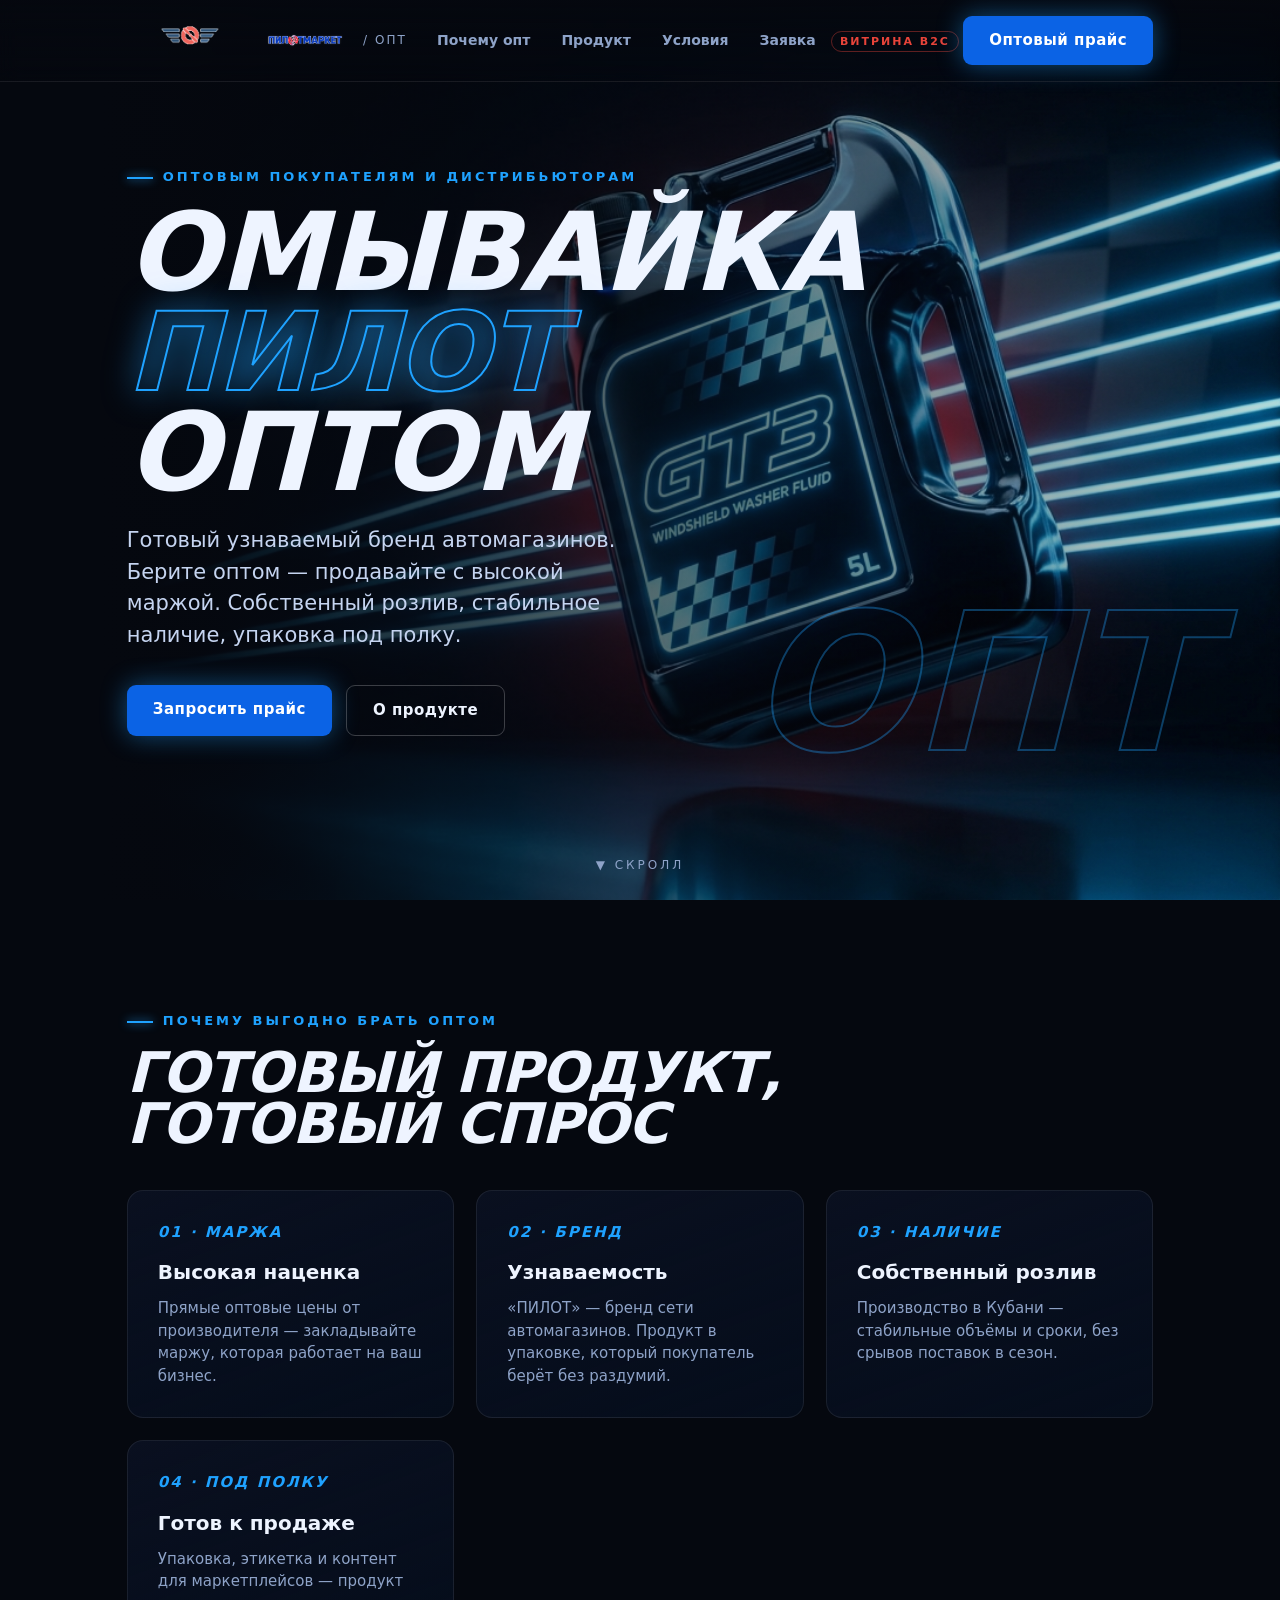
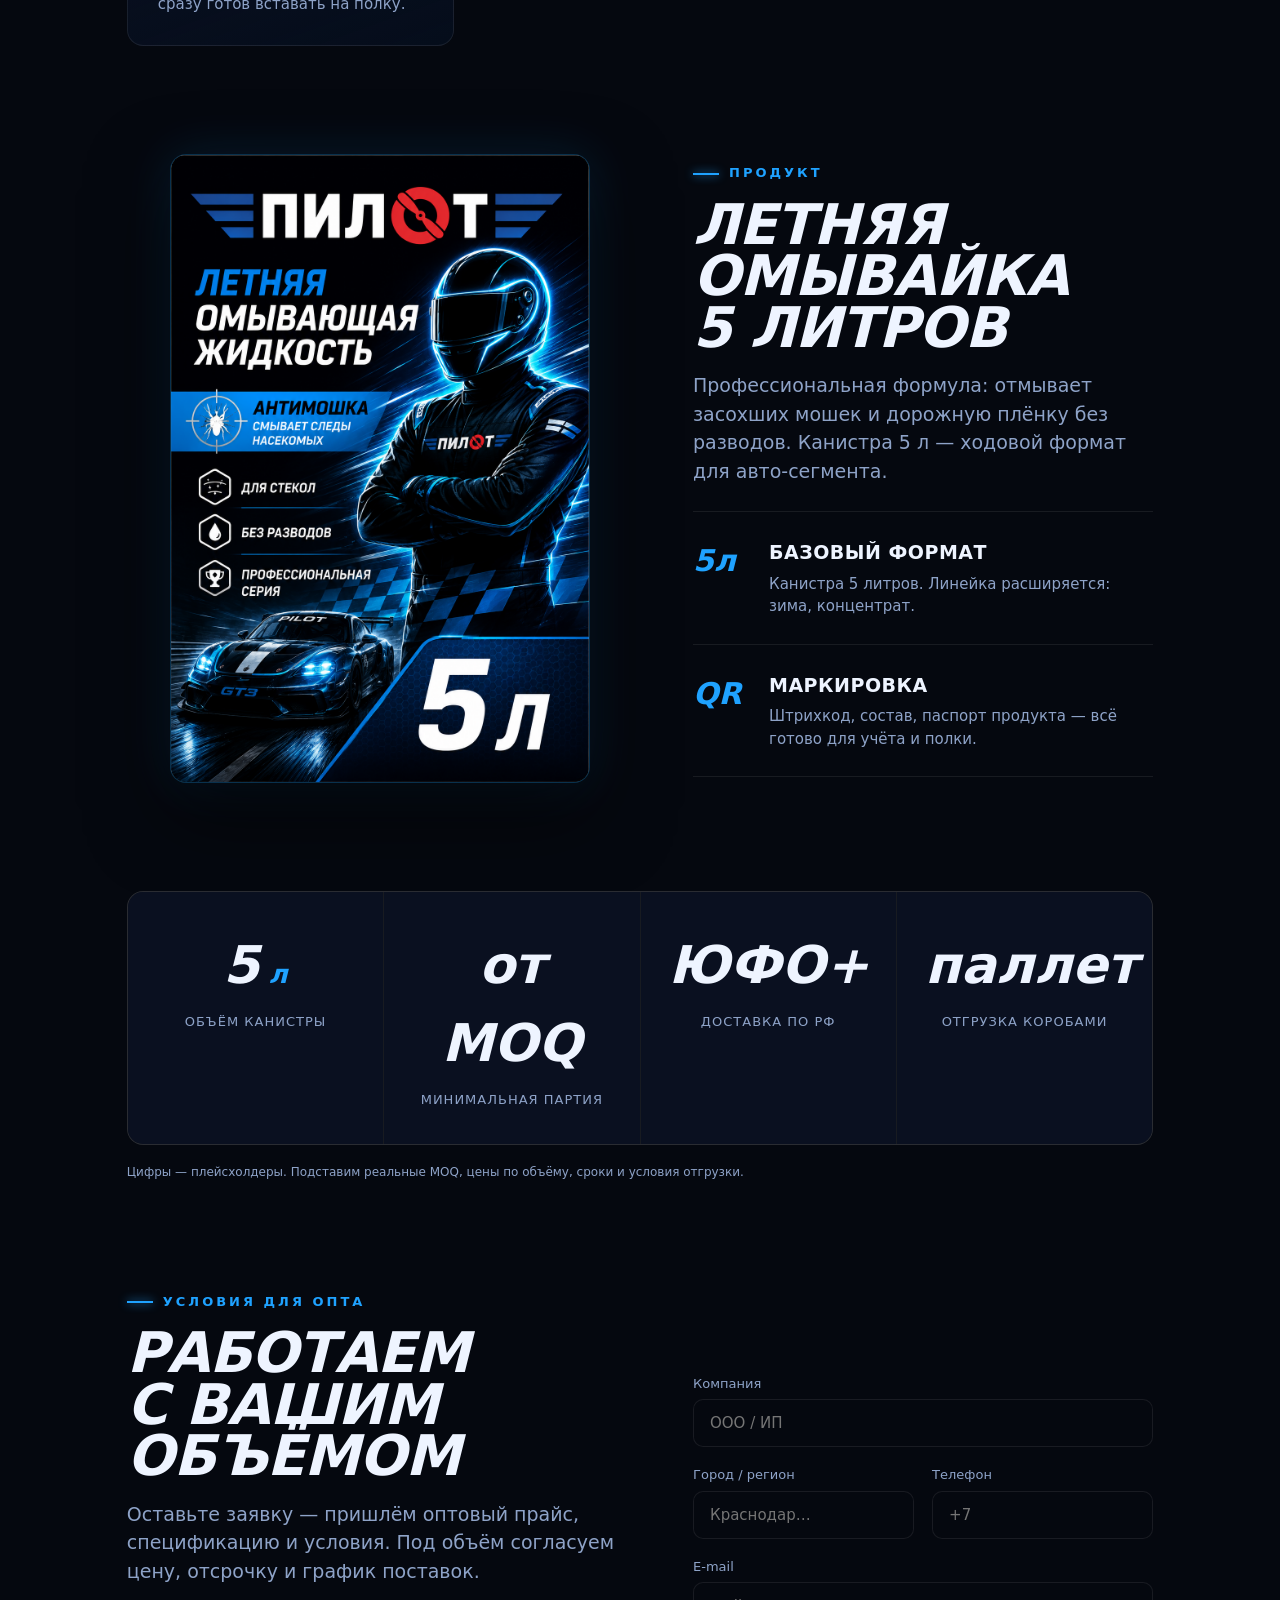
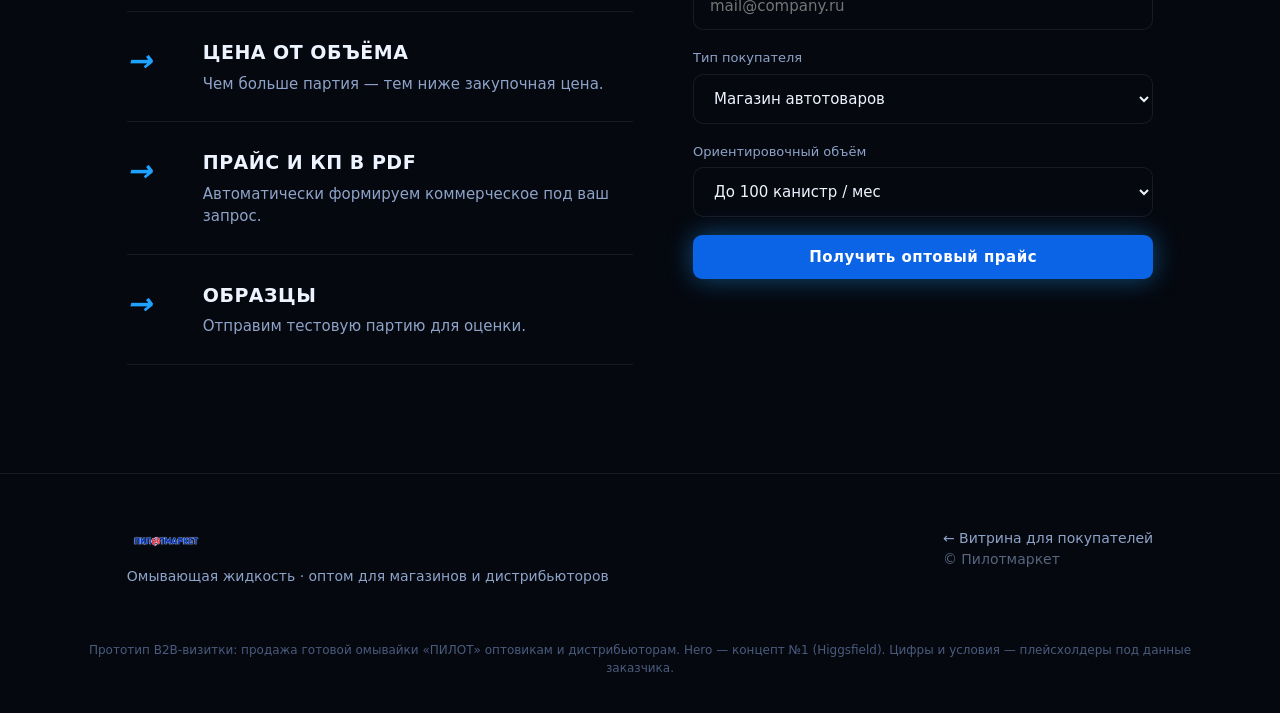
==== b2b.html @ d9ced848 "Лендинги ПИЛОТ: B2C витрина, B2B опт, концепт-4 hero Статические страницы омывайки «ПИЛОТ» в единой " ====
<!DOCTYPE html>
<html lang="ru">
<head>
<meta charset="UTF-8" />
<meta name="viewport" content="width=device-width, initial-scale=1.0" />
<title>ПИЛОТ — омывайка оптом для магазинов и дистрибьюторов</title>
<link rel="stylesheet" href="css/style.css" />
</head>
<body>
  <div class="bg-fx"><div class="speed" id="speed"></div></div>

  <header>
    <div class="bar">
      <div class="logo-lockup"><img class="em" src="assets/emblem-t.png" alt="" /><img class="logo-img" src="assets/logo-wordmark-t.png" alt="ПИЛОТМАРКЕТ" /><span style="font-size:12px;letter-spacing:2px;color:var(--muted)">/ ОПТ</span></div>
      <nav>
        <a href="#why">Почему опт</a>
        <a href="#product">Продукт</a>
        <a href="#terms">Условия</a>
        <a href="#request">Заявка</a>
        <a href="index.html" class="nav-tag">ВИТРИНА B2C</a>
      </nav>
      <a href="#request" class="btn btn-primary">Оптовый прайс</a>
    </div>
  </header>

  <!-- HERO -->
  <section class="hero">
    <div class="hero-media">
      <video autoplay muted loop playsinline poster="assets/hero-a.png">
        <source src="assets/hero.mp4" type="video/mp4" />
      </video>
    </div>
    <div class="wrap">
      <span class="kicker">Оптовым покупателям и дистрибьюторам</span>
      <h1 class="display">Омывайка<br><span class="stroke">ПИЛОТ</span><br>оптом</h1>
      <p class="sub">Готовый узнаваемый бренд автомагазинов. Берите оптом — продавайте с высокой маржой. Собственный розлив, стабильное наличие, упаковка под полку.</p>
      <div class="actions">
        <a href="#request" class="btn btn-primary">Запросить прайс</a>
        <a href="#product" class="btn btn-ghost">О продукте</a>
      </div>
    </div>
    <div class="vol-badge">ОПТ</div>
    <div class="cue">▼ СКРОЛЛ</div>
  </section>

  <!-- WHY wholesale -->
  <section class="block" id="why">
    <div class="wrap">
      <span class="kicker">Почему выгодно брать оптом</span>
      <h2 class="sec display" style="margin-bottom:40px">Готовый продукт,<br>готовый спрос</h2>
      <div class="cards">
        <div class="card"><div class="ix">01 · МАРЖА</div><h3>Высокая наценка</h3><p>Прямые оптовые цены от производителя — закладывайте маржу, которая работает на ваш бизнес.</p></div>
        <div class="card"><div class="ix">02 · БРЕНД</div><h3>Узнаваемость</h3><p>«ПИЛОТ» — бренд сети автомагазинов. Продукт в упаковке, который покупатель берёт без раздумий.</p></div>
        <div class="card"><div class="ix">03 · НАЛИЧИЕ</div><h3>Собственный розлив</h3><p>Производство в Кубани — стабильные объёмы и сроки, без срывов поставок в сезон.</p></div>
        <div class="card"><div class="ix">04 · ПОД ПОЛКУ</div><h3>Готов к продаже</h3><p>Упаковка, этикетка и контент для маркетплейсов — продукт сразу готов вставать на полку.</p></div>
      </div>
    </div>
  </section>

  <!-- PRODUCT spec -->
  <section class="block" id="product" style="padding-top:0">
    <div class="wrap split">
      <div class="reveal label-frame"><img src="assets/label.png" alt="Этикетка ПИЛОТ — летняя омывающая жидкость 5 л" /></div>
      <div class="reveal">
        <span class="kicker">Продукт</span>
        <h2 class="sec display">Летняя омывайка<br>5 литров</h2>
        <p class="lead" style="margin-top:18px">Профессиональная формула: отмывает засохших мошек и дорожную плёнку без разводов. Канистра 5 л — ходовой формат для авто-сегмента.</p>
        <div style="margin-top:26px">
          <div class="frow"><div class="num">5л</div><div><h3>Базовый формат</h3><p>Канистра 5 литров. Линейка расширяется: зима, концентрат.</p></div></div>
          <div class="frow"><div class="num">QR</div><div><h3>Маркировка</h3><p>Штрихкод, состав, паспорт продукта — всё готово для учёта и полки.</p></div></div>
        </div>
      </div>
    </div>
  </section>

  <!-- SPEC strip -->
  <section class="block" style="padding-top:0">
    <div class="wrap">
      <div class="specs reveal">
        <div class="spec"><div class="v">5<small> л</small></div><div class="l">Объём канистры</div></div>
        <div class="spec"><div class="v">от MOQ</div><div class="l">Минимальная партия</div></div>
        <div class="spec"><div class="v">ЮФО+</div><div class="l">Доставка по РФ</div></div>
        <div class="spec"><div class="v">паллет</div><div class="l">Отгрузка коробами</div></div>
      </div>
      <p class="proto-note" style="text-align:left;padding:18px 0 0;color:var(--muted)">Цифры — плейсхолдеры. Подставим реальные MOQ, цены по объёму, сроки и условия отгрузки.</p>
    </div>
  </section>

  <!-- TERMS + REQUEST -->
  <section class="block" id="terms" style="padding-top:0">
    <div class="wrap split">
      <div class="reveal">
        <span class="kicker">Условия для опта</span>
        <h2 class="sec display">Работаем<br>с вашим объёмом</h2>
        <p class="lead" style="margin-top:18px">Оставьте заявку — пришлём оптовый прайс, спецификацию и условия. Под объём согласуем цену, отсрочку и график поставок.</p>
        <div style="margin-top:26px">
          <div class="frow"><div class="num">→</div><div><h3>Цена от объёма</h3><p>Чем больше партия — тем ниже закупочная цена.</p></div></div>
          <div class="frow"><div class="num">→</div><div><h3>Прайс и КП в PDF</h3><p>Автоматически формируем коммерческое под ваш запрос.</p></div></div>
          <div class="frow"><div class="num">→</div><div><h3>Образцы</h3><p>Отправим тестовую партию для оценки.</p></div></div>
        </div>
      </div>
      <div class="reveal" id="request">
        <form class="form" onsubmit="return false">
          <div class="full"><label>Компания</label><input type="text" placeholder="ООО / ИП" /></div>
          <div><label>Город / регион</label><input type="text" placeholder="Краснодар…" /></div>
          <div><label>Телефон</label><input type="tel" placeholder="+7" /></div>
          <div class="full"><label>E-mail</label><input type="email" placeholder="mail@company.ru" /></div>
          <div class="full"><label>Тип покупателя</label>
            <select><option>Магазин автотоваров</option><option>Дистрибьютор</option><option>Оптовая база</option><option>Сеть АЗС / СТО</option></select></div>
          <div class="full"><label>Ориентировочный объём</label>
            <select><option>До 100 канистр / мес</option><option>100–500 канистр / мес</option><option>500+ канистр / мес</option></select></div>
          <div class="full"><button class="btn btn-primary" style="width:100%">Получить оптовый прайс</button></div>
        </form>
      </div>
    </div>
  </section>

  <footer>
    <div class="wrap cols">
      <div>
        <img class="logo-img" src="assets/logo-wordmark-t.png" alt="ПИЛОТМАРКЕТ" style="height:26px" />
        <p style="margin-top:12px">Омывающая жидкость · оптом для магазинов и дистрибьюторов</p>
      </div>
      <div>
        <a href="index.html">← Витрина для покупателей</a><br>
        <span style="opacity:.6">© Пилотмаркет</span>
      </div>
    </div>
  </footer>
  <p class="proto-note">Прототип B2B-визитки: продажа готовой омывайки «ПИЛОТ» оптовикам и дистрибьюторам. Hero — концепт №1 (Higgsfield). Цифры и условия — плейсхолдеры под данные заказчика.</p>

  <script>
    const speed=document.getElementById('speed');
    for(let i=0;i<12;i++){const s=document.createElement('span');s.style.top=(Math.random()*100)+'%';
      s.style.left=(Math.random()*60)+'%';s.style.animationDelay=(Math.random()*3)+'s';
      s.style.animationDuration=(2+Math.random()*2.5)+'s';speed.appendChild(s);}
    const io=new IntersectionObserver(es=>es.forEach(e=>{if(e.isIntersecting){e.target.classList.add('in');io.unobserve(e.target);}}),{threshold:.18});
    document.querySelectorAll('.reveal,.card').forEach(el=>io.observe(el));
  </script>
</body>
</html>
---- css/style.css ----
/* ===========================================================
   ПИЛОТ — омывающая жидкость. Общий дизайн-систем для B2C и B2B.
   Стилистика: тёмный фон, неоновый электрик-блю, красный акцент,
   гоночная (GT3) эстетика. Концепт hero №1 — левитирующая канистра.
   =========================================================== */

:root{
  --bg:#05080f;
  --bg2:#0a1020;
  --bg3:#0e1626;
  --blue:#1fa2ff;
  --blue-deep:#0b63e5;
  --red:#e8443a;
  --white:#eef4ff;
  --muted:#8ea3c8;
  --line:rgba(255,255,255,.08);
  --font:"Segoe UI",system-ui,Arial,sans-serif;
  --maxw:1180px;
}
*{margin:0;padding:0;box-sizing:border-box}
html{scroll-behavior:smooth}
body{background:var(--bg);color:var(--white);font-family:var(--font);overflow-x:hidden;line-height:1.5}
a{color:inherit;text-decoration:none}
img{max-width:100%;display:block}
.wrap{max-width:var(--maxw);margin:0 auto;padding:0 6vw}
section{position:relative;z-index:1}

/* ---------- typography ---------- */
.display{font-weight:900;font-style:italic;text-transform:uppercase;letter-spacing:-1px;line-height:.92}
.kicker{display:inline-block;font-size:13px;letter-spacing:3px;font-weight:800;color:var(--blue);text-transform:uppercase;margin-bottom:16px}
.kicker::before{content:"";display:inline-block;width:26px;height:2px;background:var(--blue);vertical-align:middle;margin-right:10px;box-shadow:0 0 10px var(--blue)}
h2.sec{font-size:clamp(30px,5vw,56px)}
.lead{color:var(--muted);font-size:clamp(16px,1.6vw,19px);max-width:620px}

/* ---------- logo ---------- */
.logo{font-weight:900;font-size:24px;letter-spacing:2px;font-style:italic}
.logo .o{color:var(--red)}
.logo-img{height:30px;width:auto;display:block;filter:drop-shadow(0 0 1px rgba(255,255,255,.15))}
.logo-lockup{display:flex;align-items:center;gap:12px}
.logo-lockup .em{height:34px;width:auto}

/* real label artwork framed as product face */
.label-frame{position:relative;border-radius:16px;overflow:hidden;
  border:1px solid rgba(31,162,255,.3);box-shadow:0 30px 80px rgba(0,0,0,.6),0 0 50px rgba(31,162,255,.15);
  background:#000;max-width:420px;margin:0 auto}
.label-frame img{width:100%;display:block}

/* ---------- buttons ---------- */
.btn{display:inline-block;border:none;cursor:pointer;font-family:inherit;font-weight:800;letter-spacing:.5px;
  padding:13px 26px;border-radius:9px;transition:.2s;font-size:15px}
.btn-primary{background:var(--blue-deep);color:#fff;box-shadow:0 0 26px rgba(31,162,255,.45)}
.btn-primary:hover{transform:translateY(-2px);box-shadow:0 0 38px rgba(31,162,255,.8)}
.btn-ghost{background:transparent;color:var(--white);border:1.5px solid rgba(255,255,255,.22)}
.btn-ghost:hover{border-color:var(--blue);color:var(--blue)}

/* ---------- header ---------- */
header{position:fixed;top:0;left:0;right:0;z-index:60;backdrop-filter:blur(10px);
  background:linear-gradient(180deg,rgba(5,8,15,.92),rgba(5,8,15,.2));border-bottom:1px solid var(--line)}
header .bar{max-width:var(--maxw);margin:0 auto;padding:16px 6vw;display:flex;align-items:center;justify-content:space-between}
header nav a{color:var(--muted);font-size:14px;font-weight:600;margin-left:26px;transition:.2s}
header nav a:hover{color:var(--blue)}
.nav-tag{font-size:11px;letter-spacing:2px;color:var(--red);border:1px solid rgba(232,68,58,.4);padding:3px 8px;border-radius:20px;margin-left:10px}
@media(max-width:720px){header nav{display:none}}

/* ---------- background fx ---------- */
.bg-fx{position:fixed;inset:0;z-index:0;pointer-events:none;overflow:hidden}
.bg-fx::before{content:"";position:absolute;inset:-20%;
  background:radial-gradient(circle at 75% 25%,rgba(31,162,255,.14),transparent 45%),
            radial-gradient(circle at 15% 85%,rgba(232,68,58,.08),transparent 42%)}
.speed span{position:absolute;height:2px;width:38%;
  background:linear-gradient(90deg,transparent,rgba(31,162,255,.5),transparent);
  animation:dash linear infinite;opacity:.35}
@keyframes dash{from{transform:translateX(-60%)}to{transform:translateX(170%)}}

/* ---------- HERO (concept 1: levitating canister) ---------- */
.hero{position:relative;min-height:100vh;display:flex;align-items:center;overflow:hidden}
.hero-media{position:absolute;inset:0;z-index:-1}
.hero-media video,.hero-media img{width:100%;height:100%;object-fit:cover;object-position:right center}
.hero-media::after{content:"";position:absolute;inset:0;
  background:linear-gradient(90deg,var(--bg) 8%,rgba(5,8,15,.65) 45%,rgba(5,8,15,.15) 100%)}
.hero .wrap{width:100%}
.hero h1{font-size:clamp(44px,8.5vw,112px)}
.hero h1 .stroke{color:transparent;-webkit-text-stroke:2px var(--blue);text-shadow:0 0 34px rgba(31,162,255,.55)}
.hero .sub{margin-top:22px;max-width:520px;color:#c5d4f0;font-size:clamp(16px,2vw,21px)}
.hero .actions{margin-top:34px;display:flex;gap:14px;flex-wrap:wrap}
.hero .vol-badge{position:absolute;right:6vw;bottom:8vh;font-size:clamp(70px,15vw,200px);font-weight:900;
  font-style:italic;color:transparent;-webkit-text-stroke:2px rgba(31,162,255,.35);user-select:none;z-index:-1}
.cue{position:absolute;bottom:26px;left:50%;transform:translateX(-50%);color:var(--muted);font-size:12px;
  letter-spacing:3px;animation:bob 1.6s ease-in-out infinite}
@keyframes bob{50%{transform:translate(-50%,8px)}}

/* ---------- generic section padding ---------- */
.block{padding:clamp(70px,12vh,140px) 0}
.split{display:grid;grid-template-columns:1.1fr 1fr;gap:60px;align-items:center}
@media(max-width:860px){.split{grid-template-columns:1fr;gap:36px}}

/* product showcase image */
.showcase-img{border-radius:18px;overflow:hidden;border:1px solid rgba(31,162,255,.2);
  box-shadow:0 30px 80px rgba(0,0,0,.6)}

/* ---------- feature rows (no hex icons — editorial) ---------- */
.frow{display:grid;grid-template-columns:auto 1fr;gap:22px;padding:26px 0;border-top:1px solid var(--line)}
.frow:last-child{border-bottom:1px solid var(--line)}
.frow .num{font-weight:900;font-style:italic;font-size:30px;color:var(--blue);min-width:54px}
.frow h3{font-size:19px;font-weight:800;text-transform:uppercase;letter-spacing:.5px}
.frow p{color:var(--muted);margin-top:6px;font-size:15px}

/* ---------- spec strip (big numbers) ---------- */
.specs{display:grid;grid-template-columns:repeat(auto-fit,minmax(180px,1fr));gap:1px;background:var(--line);
  border:1px solid var(--line);border-radius:16px;overflow:hidden}
.spec{background:var(--bg2);padding:34px 28px;text-align:center}
.spec .v{font-size:clamp(34px,5vw,52px);font-weight:900;font-style:italic;color:var(--white)}
.spec .v small{color:var(--blue);font-size:.5em}
.spec .l{color:var(--muted);font-size:13px;letter-spacing:1px;text-transform:uppercase;margin-top:8px}

/* ---------- brand story ---------- */
.story{position:relative;border-radius:20px;overflow:hidden;border:1px solid rgba(31,162,255,.2);
  padding:clamp(40px,8vw,90px);background:linear-gradient(120deg,var(--bg2),rgba(11,99,229,.08))}
.story h2{font-size:clamp(28px,4.5vw,52px);max-width:14ch}
.story p{color:var(--muted);max-width:560px;margin-top:18px;font-size:17px}

/* ---------- CTA band ---------- */
.cta-band{text-align:center;border-radius:20px;padding:clamp(46px,8vw,90px);
  background:linear-gradient(120deg,var(--blue-deep),#06245e);box-shadow:0 0 60px rgba(31,162,255,.3)}
.cta-band h2{font-size:clamp(28px,5vw,52px)}
.cta-band p{color:#cfe2ff;margin:16px auto 30px;max-width:520px}

/* ---------- cards (B2B benefits / package) ---------- */
.cards{display:grid;grid-template-columns:repeat(auto-fit,minmax(250px,1fr));gap:22px}
.card{background:linear-gradient(160deg,var(--bg2),rgba(11,99,229,.06));border:1px solid var(--line);
  border-radius:16px;padding:30px;transition:.3s;opacity:0;transform:translateY(28px)}
.card.in{opacity:1;transform:none}
.card:hover{border-color:rgba(31,162,255,.4)}
.card .ix{font-weight:900;font-style:italic;color:var(--blue);font-size:15px;letter-spacing:2px}
.card h3{margin-top:14px;font-size:20px;font-weight:800}
.card p{color:var(--muted);margin-top:10px;font-size:15px}

/* package checklist */
.checklist{columns:2;column-gap:50px}
@media(max-width:720px){.checklist{columns:1}}
.checklist li{list-style:none;padding:14px 0 14px 30px;position:relative;border-bottom:1px solid var(--line);
  break-inside:avoid;color:#d4e0f5}
.checklist li::before{content:"";position:absolute;left:0;top:19px;width:12px;height:12px;border-radius:3px;
  background:var(--blue);box-shadow:0 0 12px var(--blue);transform:rotate(45deg)}

/* ---------- form (B2B) ---------- */
.form{display:grid;grid-template-columns:1fr 1fr;gap:18px;max-width:680px}
.form .full{grid-column:1/-1}
.form input,.form textarea,.form select{width:100%;background:var(--bg);border:1px solid var(--line);
  border-radius:10px;padding:14px 16px;color:var(--white);font-family:inherit;font-size:15px}
.form input:focus,.form textarea:focus,.form select:focus{outline:none;border-color:var(--blue);
  box-shadow:0 0 0 3px rgba(31,162,255,.15)}
.form label{font-size:13px;color:var(--muted);margin-bottom:6px;display:block}
@media(max-width:620px){.form{grid-template-columns:1fr}}

/* ---------- footer ---------- */
footer{border-top:1px solid var(--line);padding:54px 0;color:var(--muted);font-size:14px}
footer .cols{display:flex;justify-content:space-between;gap:30px;flex-wrap:wrap}
footer a:hover{color:var(--blue)}
.proto-note{text-align:center;color:#4a5b7d;font-size:12px;padding:0 6vw 36px}

/* reveal helper */
.reveal{opacity:0;transform:translateY(28px);transition:.7s}
.reveal.in{opacity:1;transform:none}
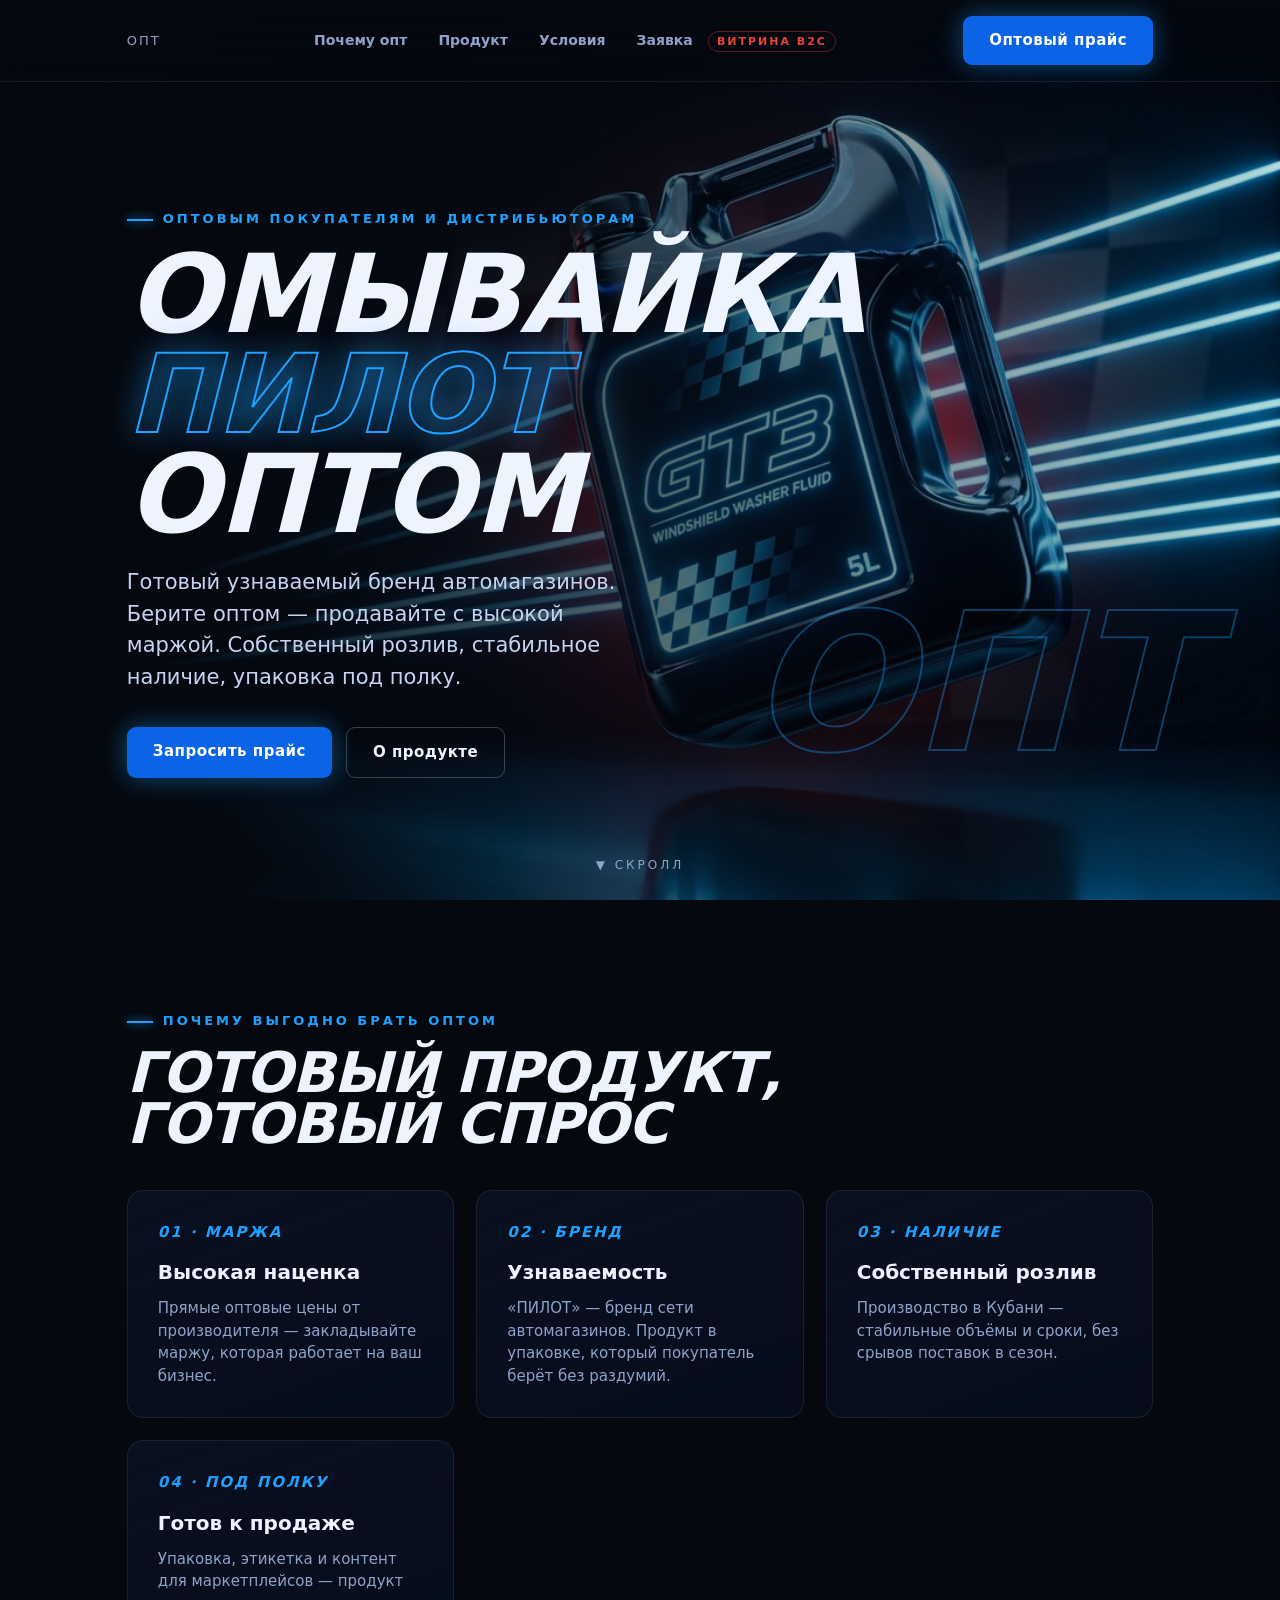
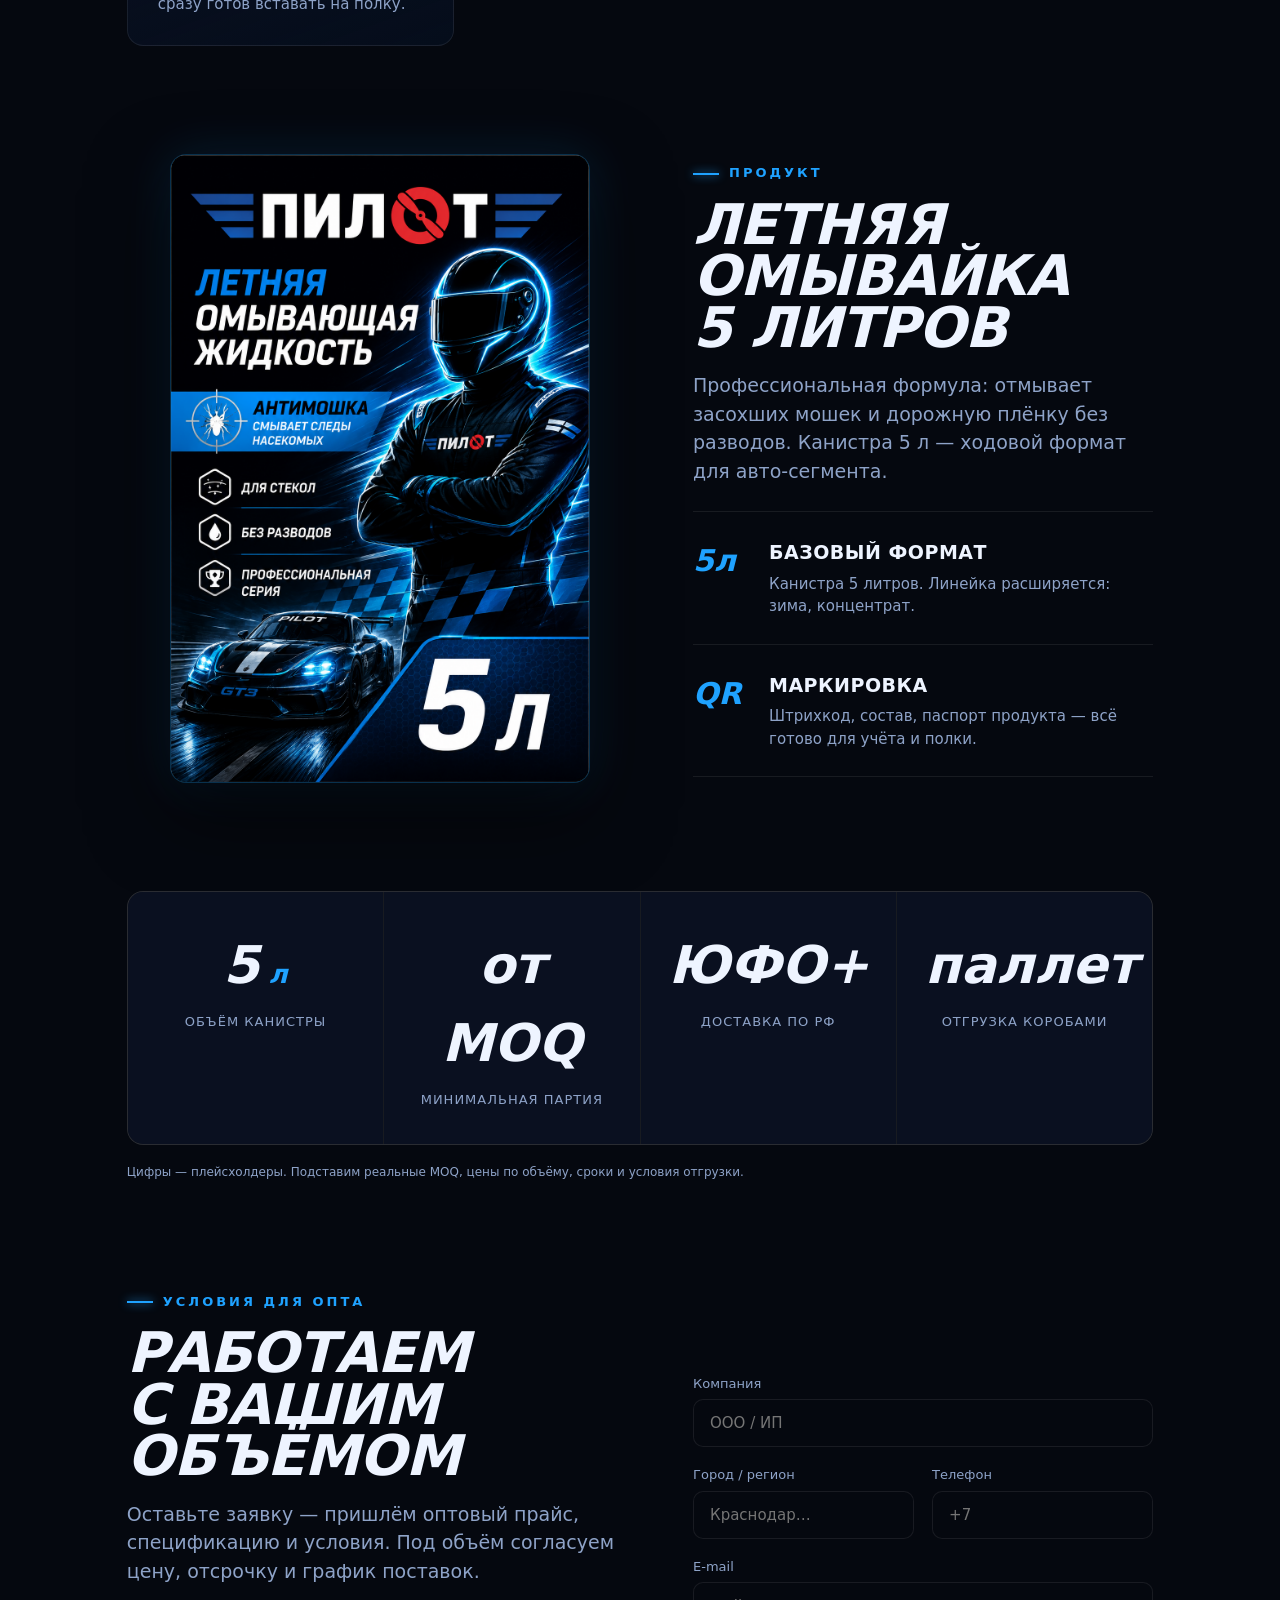
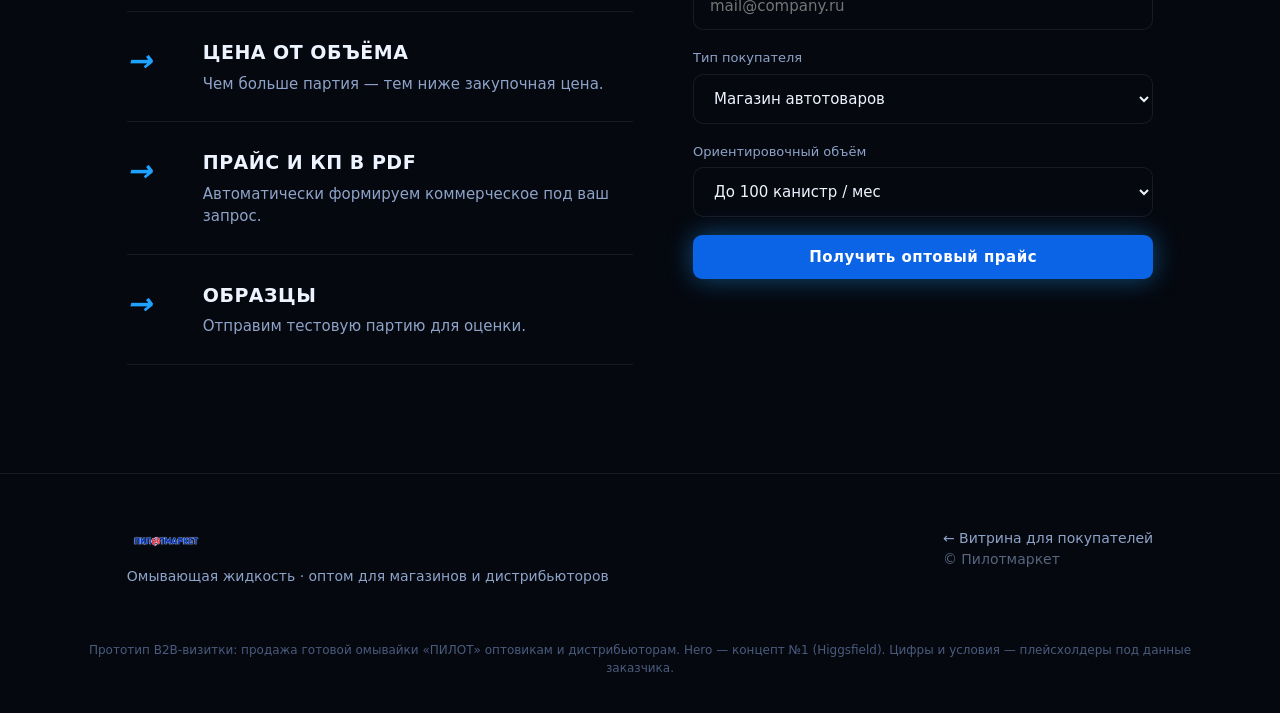
==== commit aa83fd07: "Убраны логотипы из шапки (B2C, B2B, Студия, Трек) В шапке только навигация и CTA; бренд «ПИЛОТМАРКЕТ" ====
--- a/b2b.html
+++ b/b2b.html
@@ -11,7 +11,7 @@
 
   <header>
     <div class="bar">
-      <div class="logo-lockup"><img class="em" src="assets/emblem-t.png" alt="" /><img class="logo-img" src="assets/logo-wordmark-t.png" alt="ПИЛОТМАРКЕТ" /><span style="font-size:12px;letter-spacing:2px;color:var(--muted)">/ ОПТ</span></div>
+      <div style="font-size:13px;letter-spacing:2px;color:var(--muted)">ОПТ</div>
       <nav>
         <a href="#why">Почему опт</a>
         <a href="#product">Продукт</a>
--- a/css/style.css
+++ b/css/style.css
@@ -73,7 +73,7 @@
 @keyframes dash{from{transform:translateX(-60%)}to{transform:translateX(170%)}}
 
 /* ---------- HERO (concept 1: levitating canister) ---------- */
-.hero{position:relative;min-height:100vh;display:flex;align-items:center;overflow:hidden}
+.hero{position:relative;min-height:100vh;display:flex;align-items:center;overflow:hidden;padding-top:84px;box-sizing:border-box}
 .hero-media{position:absolute;inset:0;z-index:-1}
 .hero-media video,.hero-media img{width:100%;height:100%;object-fit:cover;object-position:right center}
 .hero-media::after{content:"";position:absolute;inset:0;
@@ -162,3 +162,23 @@
 /* reveal helper */
 .reveal{opacity:0;transform:translateY(28px);transition:.7s}
 .reveal.in{opacity:1;transform:none}
+
+/* ---------- product hero (real cutout over photo bg, no video) ---------- */
+.phero{position:relative;min-height:100vh;display:flex;align-items:center;overflow:hidden;padding-top:84px;box-sizing:border-box}
+.phero-bg{position:absolute;inset:0;z-index:-2;background-size:cover;background-position:center}
+.phero-bg::after{content:"";position:absolute;inset:0;
+  background:linear-gradient(90deg,rgba(5,8,15,.92) 6%,rgba(5,8,15,.55) 42%,rgba(5,8,15,.12) 100%)}
+.phero .wrap{width:100%;position:relative;z-index:2}
+.phero h1{font-size:clamp(40px,7.5vw,100px)}
+.phero h1 .stroke{color:transparent;-webkit-text-stroke:2px var(--blue);text-shadow:0 0 34px rgba(31,162,255,.55)}
+.phero .sub{margin-top:20px;max-width:480px;color:#c8d6f2;font-size:clamp(16px,2vw,20px)}
+.phero .actions{margin-top:32px;display:flex;gap:14px;flex-wrap:wrap}
+/* the product cutout */
+.product-shot{position:absolute;z-index:1;right:5vw;bottom:0;height:92vh;max-height:1000px;
+  filter:drop-shadow(0 26px 40px rgba(0,0,0,.65)) drop-shadow(0 0 60px rgba(31,162,255,.22));
+  animation:floaty 5.5s ease-in-out infinite}
+.product-shot.center{right:50%;transform:translateX(50%)}
+@keyframes floaty{50%{transform:translateY(-16px)}}
+.product-shot.center{animation:floaty-c 5.5s ease-in-out infinite}
+@keyframes floaty-c{0%,100%{transform:translateX(50%) translateY(0)}50%{transform:translateX(50%) translateY(-16px)}}
+@media(max-width:820px){.product-shot{height:60vh;right:-4vw;opacity:.85}}
